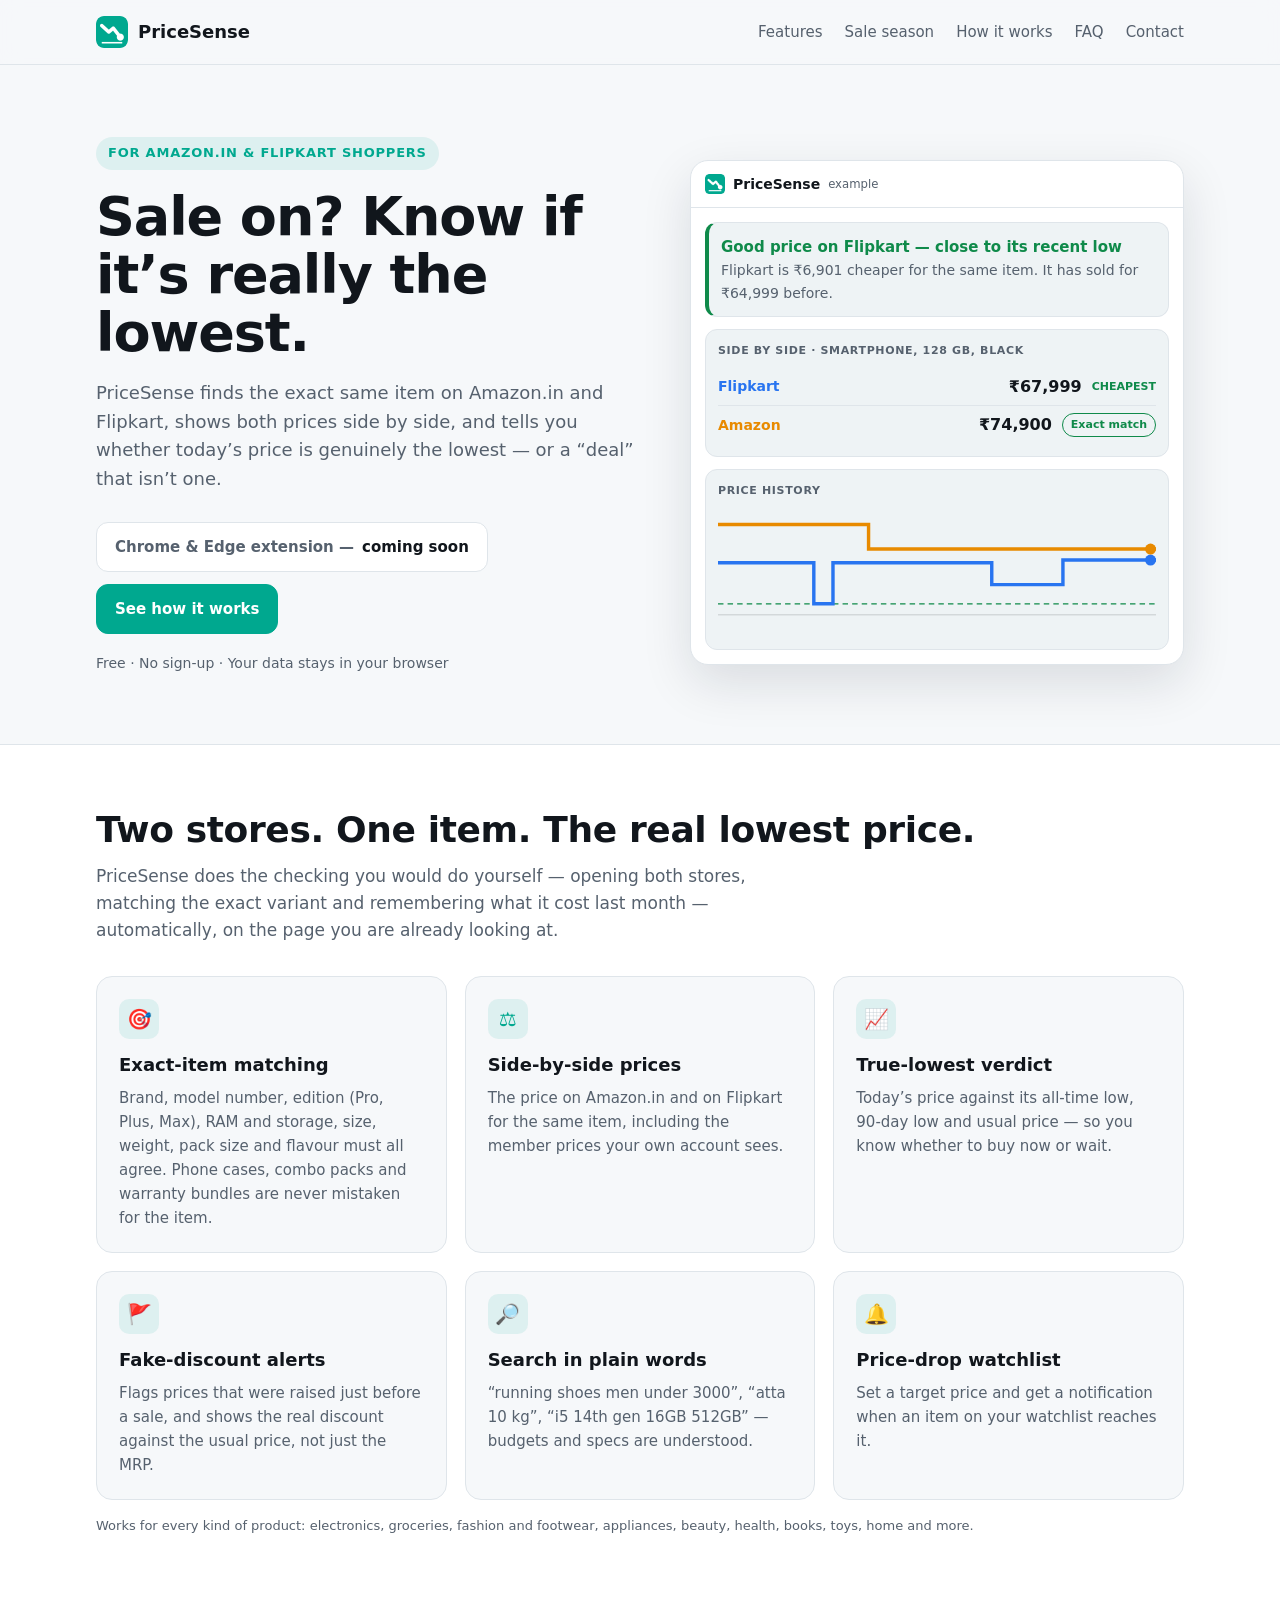
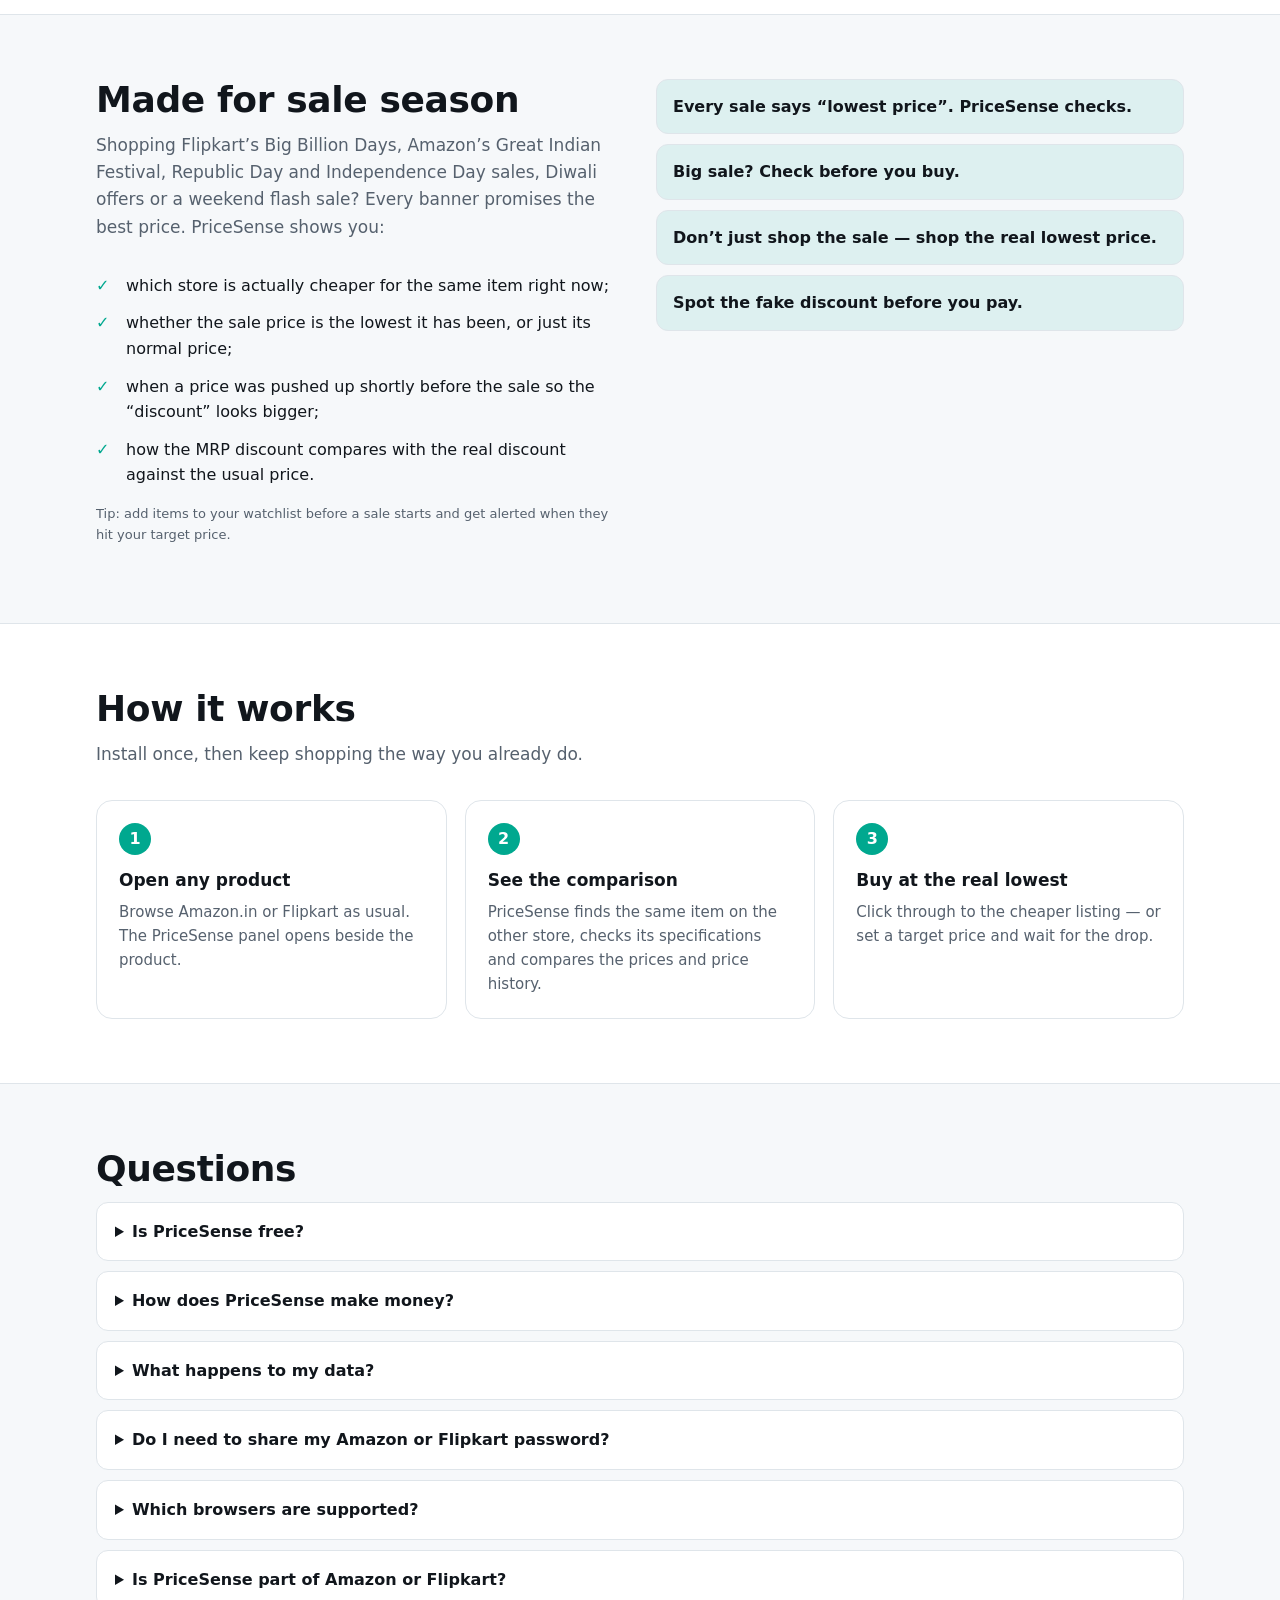
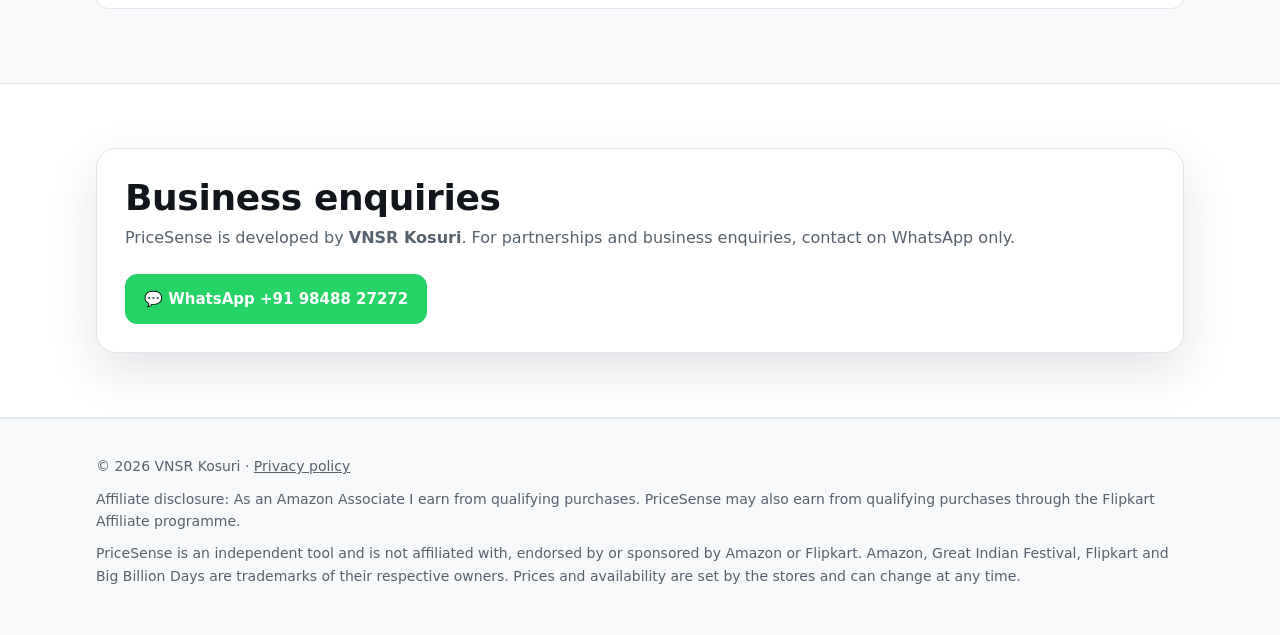
==== index.html @ 6d6a8c73 "feat: PriceSense website — landing page and privacy policy Co-Authored-By: Claude Opus 5.5 <noreply@" ====
<!doctype html>
<html lang="en">
<head>
<meta charset="utf-8">
<meta name="viewport" content="width=device-width, initial-scale=1">
<title>PriceSense — Amazon vs Flipkart Price Compare</title>
<meta name="description" content="PriceSense compares the same item on Amazon.in and Flipkart, tracks price history and tells you if today's sale price is truly the lowest.">
<meta property="og:title" content="PriceSense — Sale on? Know if it's really the lowest.">
<meta property="og:description" content="Compare the same item on Amazon.in and Flipkart, see the price history and spot fake discounts before you pay.">
<meta property="og:type" content="website">
<meta property="og:image" content="https://neelukosuri.github.io/pricesense/icon128.png">
<link rel="canonical" href="https://neelukosuri.github.io/pricesense/">
<link rel="icon" type="image/png" sizes="32x32" href="icon32.png">
<link rel="stylesheet" href="styles.css">
</head>
<body>

<header class="top">
  <div class="wrap">
    <a class="logo" href="./"><img src="icon128.png" alt="">PriceSense</a>
    <nav class="links" aria-label="Main">
      <a href="#features">Features</a>
      <a href="#sales">Sale season</a>
      <a href="#how">How it works</a>
      <a href="#faq">FAQ</a>
      <a href="#contact">Contact</a>
    </nav>
  </div>
</header>

<main>
  <div class="hero">
    <div class="wrap">
      <div>
        <span class="eyebrow">For Amazon.in &amp; Flipkart shoppers</span>
        <h1>Sale on? Know if it’s really the lowest.</h1>
        <p class="lead">PriceSense finds the exact same item on Amazon.in and Flipkart, shows both prices side by side, and tells you whether today’s price is genuinely the lowest — or a “deal” that isn’t one.</p>
        <div class="cta">
          <span class="btn soon" title="Launching soon">Chrome &amp; Edge extension — <b>coming soon</b></span>
          <a class="btn primary" href="#how">See how it works</a>
        </div>
        <p class="trust">Free · No sign-up · Your data stays in your browser</p>
      </div>

      <div class="mock" role="img" aria-label="Example of the PriceSense panel comparing one item across two stores">
        <div class="bar"><img src="icon32.png" alt="" width="20" height="20">PriceSense <small>example</small></div>
        <div class="body">
          <div class="mcard verdict"><b>Good price on Flipkart — close to its recent low</b><br><span style="color:var(--muted)">Flipkart is ₹6,901 cheaper for the same item. It has sold for ₹64,999 before.</span></div>
          <div class="mcard">
            <h4>Side by side · Smartphone, 128 GB, Black</h4>
            <div class="mrow"><span class="store fk">Flipkart</span><span class="price">₹67,999</span><span class="tag">CHEAPEST</span></div>
            <div class="mrow"><span class="store amz">Amazon</span><span class="price">₹74,900</span><span class="chip">Exact match</span></div>
          </div>
          <div class="mcard">
            <h4>Price history</h4>
            <svg viewBox="0 0 320 90" aria-hidden="true">
              <line x1="0" y1="78" x2="320" y2="78" stroke="currentColor" stroke-opacity=".12"/>
              <line x1="0" y1="70" x2="320" y2="70" style="stroke:var(--great)" stroke-dasharray="4 3"/>
              <path d="M0 40 H70 V70 H84 V40 H200 V56 H252 V38 H320" fill="none" style="stroke:var(--flipkart)" stroke-width="2.5"/>
              <path d="M0 12 H110 V30 H320" fill="none" style="stroke:var(--amazon)" stroke-width="2.5"/>
              <circle cx="316" cy="38" r="4" style="fill:var(--flipkart)"/><circle cx="316" cy="30" r="4" style="fill:var(--amazon)"/>
            </svg>
          </div>
        </div>
      </div>
    </div>
  </div>

  <section id="features" class="alt">
    <div class="wrap">
      <h2>Two stores. One item. The real lowest price.</h2>
      <p class="sub">PriceSense does the checking you would do yourself — opening both stores, matching the exact variant and remembering what it cost last month — automatically, on the page you are already looking at.</p>
      <div class="grid">
        <div class="feature"><div class="ico">🎯</div><h3>Exact-item matching</h3><p>Brand, model number, edition (Pro, Plus, Max), RAM and storage, size, weight, pack size and flavour must all agree. Phone cases, combo packs and warranty bundles are never mistaken for the item.</p></div>
        <div class="feature"><div class="ico">⚖️</div><h3>Side-by-side prices</h3><p>The price on Amazon.in and on Flipkart for the same item, including the member prices your own account sees.</p></div>
        <div class="feature"><div class="ico">📈</div><h3>True-lowest verdict</h3><p>Today’s price against its all-time low, 90-day low and usual price — so you know whether to buy now or wait.</p></div>
        <div class="feature"><div class="ico">🚩</div><h3>Fake-discount alerts</h3><p>Flags prices that were raised just before a sale, and shows the real discount against the usual price, not just the MRP.</p></div>
        <div class="feature"><div class="ico">🔎</div><h3>Search in plain words</h3><p>“running shoes men under 3000”, “atta 10 kg”, “i5 14th gen 16GB 512GB” — budgets and specs are understood.</p></div>
        <div class="feature"><div class="ico">🔔</div><h3>Price-drop watchlist</h3><p>Set a target price and get a notification when an item on your watchlist reaches it.</p></div>
      </div>
      <p class="note">Works for every kind of product: electronics, groceries, fashion and footwear, appliances, beauty, health, books, toys, home and more.</p>
    </div>
  </section>

  <section id="sales">
    <div class="wrap sale">
      <div>
        <h2>Made for sale season</h2>
        <p class="sub">Shopping Flipkart’s Big Billion Days, Amazon’s Great Indian Festival, Republic Day and Independence Day sales, Diwali offers or a weekend flash sale? Every banner promises the best price. PriceSense shows you:</p>
        <ul class="checks">
          <li>which store is actually cheaper for the same item right now;</li>
          <li>whether the sale price is the lowest it has been, or just its normal price;</li>
          <li>when a price was pushed up shortly before the sale so the “discount” looks bigger;</li>
          <li>how the MRP discount compares with the real discount against the usual price.</li>
        </ul>
        <p class="note">Tip: add items to your watchlist before a sale starts and get alerted when they hit your target price.</p>
      </div>
      <div class="slogans" aria-label="PriceSense slogans">
        <div>Every sale says “lowest price”. PriceSense checks.</div>
        <div>Big sale? Check before you buy.</div>
        <div>Don’t just shop the sale — shop the real lowest price.</div>
        <div>Spot the fake discount before you pay.</div>
      </div>
    </div>
  </section>

  <section id="how" class="alt">
    <div class="wrap">
      <h2>How it works</h2>
      <p class="sub">Install once, then keep shopping the way you already do.</p>
      <div class="steps">
        <div class="step"><h3>Open any product</h3><p>Browse Amazon.in or Flipkart as usual. The PriceSense panel opens beside the product.</p></div>
        <div class="step"><h3>See the comparison</h3><p>PriceSense finds the same item on the other store, checks its specifications and compares the prices and price history.</p></div>
        <div class="step"><h3>Buy at the real lowest</h3><p>Click through to the cheaper listing — or set a target price and wait for the drop.</p></div>
      </div>
    </div>
  </section>

  <section id="faq">
    <div class="wrap">
      <h2>Questions</h2>
      <details class="faq"><summary>Is PriceSense free?</summary><p>Yes. There is no sign-up and nothing to pay.</p></details>
      <details class="faq"><summary>How does PriceSense make money?</summary><p>When PriceSense finds a cheaper price on the other store and you click through to it from the panel, that link may include the developer’s affiliate tag. If you then buy something, the developer may earn a small commission from the store, at no extra cost to you. Only links to a cheaper price on the other store are ever tagged, and PriceSense never changes the page you are browsing or redirects you automatically.</p></details>
      <details class="faq"><summary>What happens to my data?</summary><p>Price history, your watchlist and settings are stored only in your own browser. Nothing is sent to the developer. Read the <a href="privacy-policy.html">privacy policy</a>.</p></details>
      <details class="faq"><summary>Do I need to share my Amazon or Flipkart password?</summary><p>Never. You sign in on the official Amazon and Flipkart pages as you normally do; PriceSense never sees or stores your password.</p></details>
      <details class="faq"><summary>Which browsers are supported?</summary><p>Google Chrome and Microsoft Edge on desktop. The extension is launching soon on the Chrome Web Store and Edge Add-ons.</p></details>
      <details class="faq"><summary>Is PriceSense part of Amazon or Flipkart?</summary><p>No. PriceSense is an independent tool and is not affiliated with, endorsed by or sponsored by Amazon or Flipkart.</p></details>
    </div>
  </section>

  <section id="contact" class="alt">
    <div class="wrap">
      <div class="contact">
        <div>
          <h2>Business enquiries</h2>
          <p>PriceSense is developed by <b>VNSR Kosuri</b>. For partnerships and business enquiries, contact on WhatsApp only.</p>
        </div>
        <a class="btn wa" href="https://wa.me/919848827272?text=Hello%2C%20I%20am%20contacting%20you%20about%20PriceSense%20(business%20enquiry)." target="_blank" rel="noopener">💬 WhatsApp +91 98488 27272</a>
      </div>
    </div>
  </section>
</main>

<footer>
  <div class="wrap">
    <div>© 2026 VNSR Kosuri · <a href="privacy-policy.html">Privacy policy</a></div>
    <div>Affiliate disclosure: As an Amazon Associate I earn from qualifying purchases. PriceSense may also earn from qualifying purchases through the Flipkart Affiliate programme.</div>
    <div>PriceSense is an independent tool and is not affiliated with, endorsed by or sponsored by Amazon or Flipkart. Amazon, Great Indian Festival, Flipkart and Big Billion Days are trademarks of their respective owners. Prices and availability are set by the stores and can change at any time.</div>
  </div>
</footer>

</body>
</html>
---- styles.css ----
:root {
  --bg: #f6f8fa; --surface: #ffffff; --surface-2: #eef3f5; --line: #dfe5ea;
  --text: #11161c; --muted: #56616e; --accent: #00a88f; --accent-ink: #ffffff; --accent-soft: rgba(0, 168, 143, .10);
  --great: #0f8a4a; --warn: #b7791f; --bad: #c2412d; --amazon: #e88a00; --flipkart: #2874f0;
  --shadow: 0 18px 50px rgba(16, 24, 40, .12); --radius: 16px;
}
@media (prefers-color-scheme: dark) {
  :root {
    --bg: #0d1116; --surface: #151a21; --surface-2: #1b222b; --line: #29313c;
    --text: #e9edf2; --muted: #9aa5b3; --accent: #00d2b4; --accent-ink: #062521; --accent-soft: rgba(0, 210, 180, .12);
    --great: #34c77b; --warn: #e5b04a; --bad: #ff7a66; --shadow: 0 18px 50px rgba(0, 0, 0, .45);
  }
}
* { box-sizing: border-box; }
html { scroll-behavior: smooth; }
body { margin: 0; background: var(--bg); color: var(--text); font: 16px/1.6 system-ui, -apple-system, "Segoe UI", Roboto, "Noto Sans", sans-serif; }
a { color: var(--accent); }
img { max-width: 100%; display: block; }
.wrap { max-width: 1120px; margin: 0 auto; padding: 0 16px; }

/* Header */
header.top { position: sticky; top: 0; z-index: 10; background: color-mix(in srgb, var(--bg) 88%, transparent); backdrop-filter: blur(10px); border-bottom: 1px solid var(--line); }
header.top .wrap { display: flex; align-items: center; gap: 16px; height: 64px; }
.logo { display: flex; align-items: center; gap: 10px; font-weight: 800; font-size: 18px; color: var(--text); text-decoration: none; }
.logo img { width: 32px; height: 32px; border-radius: 8px; }
nav.links { margin-left: auto; display: flex; gap: 22px; }
nav.links a { color: var(--muted); text-decoration: none; font-size: 15px; font-weight: 500; }
nav.links a:hover { color: var(--text); }
@media (max-width: 760px) { nav.links { display: none; } }

/* Buttons */
.btn { display: inline-flex; align-items: center; gap: 8px; padding: 12px 18px; border-radius: 12px; font-weight: 700; font-size: 15px; text-decoration: none; border: 1px solid var(--line); color: var(--text); background: var(--surface); }
.btn.primary { background: var(--accent); border-color: var(--accent); color: var(--accent-ink); }
.btn.wa { background: #25d366; border-color: #25d366; color: #fff; }
.btn.soon { cursor: default; color: var(--muted); }
.btn.soon b { color: var(--text); }

/* Hero */
.hero { padding: 72px 0 56px; }
.hero .wrap { display: grid; grid-template-columns: 1.05fr .95fr; gap: 48px; align-items: center; }
@media (max-width: 900px) { .hero .wrap { grid-template-columns: 1fr; } .hero { padding-top: 40px; } }
.eyebrow { display: inline-block; font-size: 13px; font-weight: 700; letter-spacing: .06em; text-transform: uppercase; color: var(--accent); background: var(--accent-soft); padding: 6px 12px; border-radius: 999px; }
h1 { font-size: clamp(34px, 5vw, 54px); line-height: 1.08; margin: 18px 0 16px; letter-spacing: -.02em; }
.lead { font-size: 18px; color: var(--muted); max-width: 560px; margin: 0 0 28px; }
.cta { display: flex; gap: 12px; flex-wrap: wrap; }
.trust { margin-top: 18px; font-size: 14px; color: var(--muted); }

/* Panel mock */
.mock { background: var(--surface); border: 1px solid var(--line); border-radius: 18px; box-shadow: var(--shadow); overflow: hidden; }
.mock .bar { display: flex; align-items: center; gap: 8px; padding: 12px 14px; border-bottom: 1px solid var(--line); font-weight: 700; font-size: 14px; }
.mock .bar small { color: var(--muted); font-weight: 500; }
.mock .body { padding: 14px; display: grid; gap: 12px; }
.mcard { background: var(--surface-2); border: 1px solid var(--line); border-radius: 12px; padding: 12px; font-size: 14px; }
.mcard.verdict { border-left: 4px solid var(--great); }
.mcard.verdict b { color: var(--great); font-size: 15px; }
.mcard h4 { margin: 0 0 8px; font-size: 11px; letter-spacing: .06em; text-transform: uppercase; color: var(--muted); }
.mrow { display: grid; grid-template-columns: 1fr auto auto; gap: 10px; align-items: center; padding: 6px 0; border-top: 1px solid var(--line); }
.mrow:first-of-type { border-top: 0; }
.store { font-weight: 800; } .store.amz { color: var(--amazon); } .store.fk { color: var(--flipkart); }
.price { font-weight: 800; font-size: 16px; }
.chip { font-size: 11px; font-weight: 700; padding: 2px 8px; border-radius: 999px; border: 1px solid var(--great); color: var(--great); }
.tag { font-size: 11px; font-weight: 800; color: var(--great); }
.mock svg { width: 100%; height: auto; }

/* Sections */
section { padding: 64px 0; }
section.alt { background: var(--surface); border-top: 1px solid var(--line); border-bottom: 1px solid var(--line); }
h2 { font-size: clamp(26px, 3.4vw, 36px); line-height: 1.15; margin: 0 0 12px; letter-spacing: -.01em; }
.sub { color: var(--muted); font-size: 17px; max-width: 680px; margin: 0 0 32px; }
.grid { display: grid; grid-template-columns: repeat(3, 1fr); gap: 18px; }
@media (max-width: 900px) { .grid { grid-template-columns: 1fr 1fr; } }
@media (max-width: 600px) { .grid { grid-template-columns: 1fr; } }
.feature { background: var(--surface); border: 1px solid var(--line); border-radius: var(--radius); padding: 22px; }
section.alt .feature { background: var(--bg); }
.feature .ico { width: 40px; height: 40px; border-radius: 10px; display: grid; place-items: center; background: var(--accent-soft); color: var(--accent); font-size: 20px; margin-bottom: 12px; }
.feature h3 { margin: 0 0 6px; font-size: 18px; }
.feature p { margin: 0; color: var(--muted); font-size: 15px; }
.steps { counter-reset: s; display: grid; grid-template-columns: repeat(3, 1fr); gap: 18px; }
@media (max-width: 800px) { .steps { grid-template-columns: 1fr; } }
.step { counter-increment: s; background: var(--surface); border: 1px solid var(--line); border-radius: var(--radius); padding: 22px; }
.step::before { content: counter(s); display: grid; place-items: center; width: 32px; height: 32px; border-radius: 50%; background: var(--accent); color: var(--accent-ink); font-weight: 800; margin-bottom: 12px; }
.step h3 { margin: 0 0 6px; font-size: 17px; }
.step p { margin: 0; color: var(--muted); font-size: 15px; }
.sale { display: grid; grid-template-columns: 1fr 1fr; gap: 32px; align-items: start; }
@media (max-width: 800px) { .sale { grid-template-columns: 1fr; } }
.checks { list-style: none; padding: 0; margin: 0; display: grid; gap: 12px; }
.checks li { padding-left: 30px; position: relative; }
.checks li::before { content: "✓"; position: absolute; left: 0; top: 0; color: var(--accent); font-weight: 900; }
.slogans { display: grid; gap: 10px; }
.slogans div { background: var(--accent-soft); border: 1px solid var(--line); border-radius: 12px; padding: 14px 16px; font-weight: 700; }
.note { font-size: 13px; color: var(--muted); margin-top: 16px; }
details.faq { background: var(--surface); border: 1px solid var(--line); border-radius: 12px; padding: 16px 18px; margin-bottom: 10px; }
section.alt details.faq { background: var(--bg); }
details.faq summary { cursor: pointer; font-weight: 700; }
details.faq p { margin: 10px 0 0; color: var(--muted); }
.contact { display: flex; align-items: center; justify-content: space-between; gap: 24px; flex-wrap: wrap; background: var(--surface); border: 1px solid var(--line); border-radius: 20px; padding: 28px; box-shadow: var(--shadow); }
.contact h2 { margin-bottom: 6px; }
.contact p { margin: 0; color: var(--muted); }

/* Footer */
footer { padding: 36px 0 48px; color: var(--muted); font-size: 14px; border-top: 1px solid var(--line); }
footer .wrap { display: grid; gap: 10px; }
footer a { color: var(--muted); }

/* Policy page */
.doc { max-width: 760px; padding: 48px 16px 64px; margin: 0 auto; }
.doc h1 { font-size: 34px; margin: 0 0 6px; }
.doc h2 { font-size: 20px; margin: 30px 0 8px; }
.doc p, .doc li { color: var(--text); }
.doc .muted { color: var(--muted); }
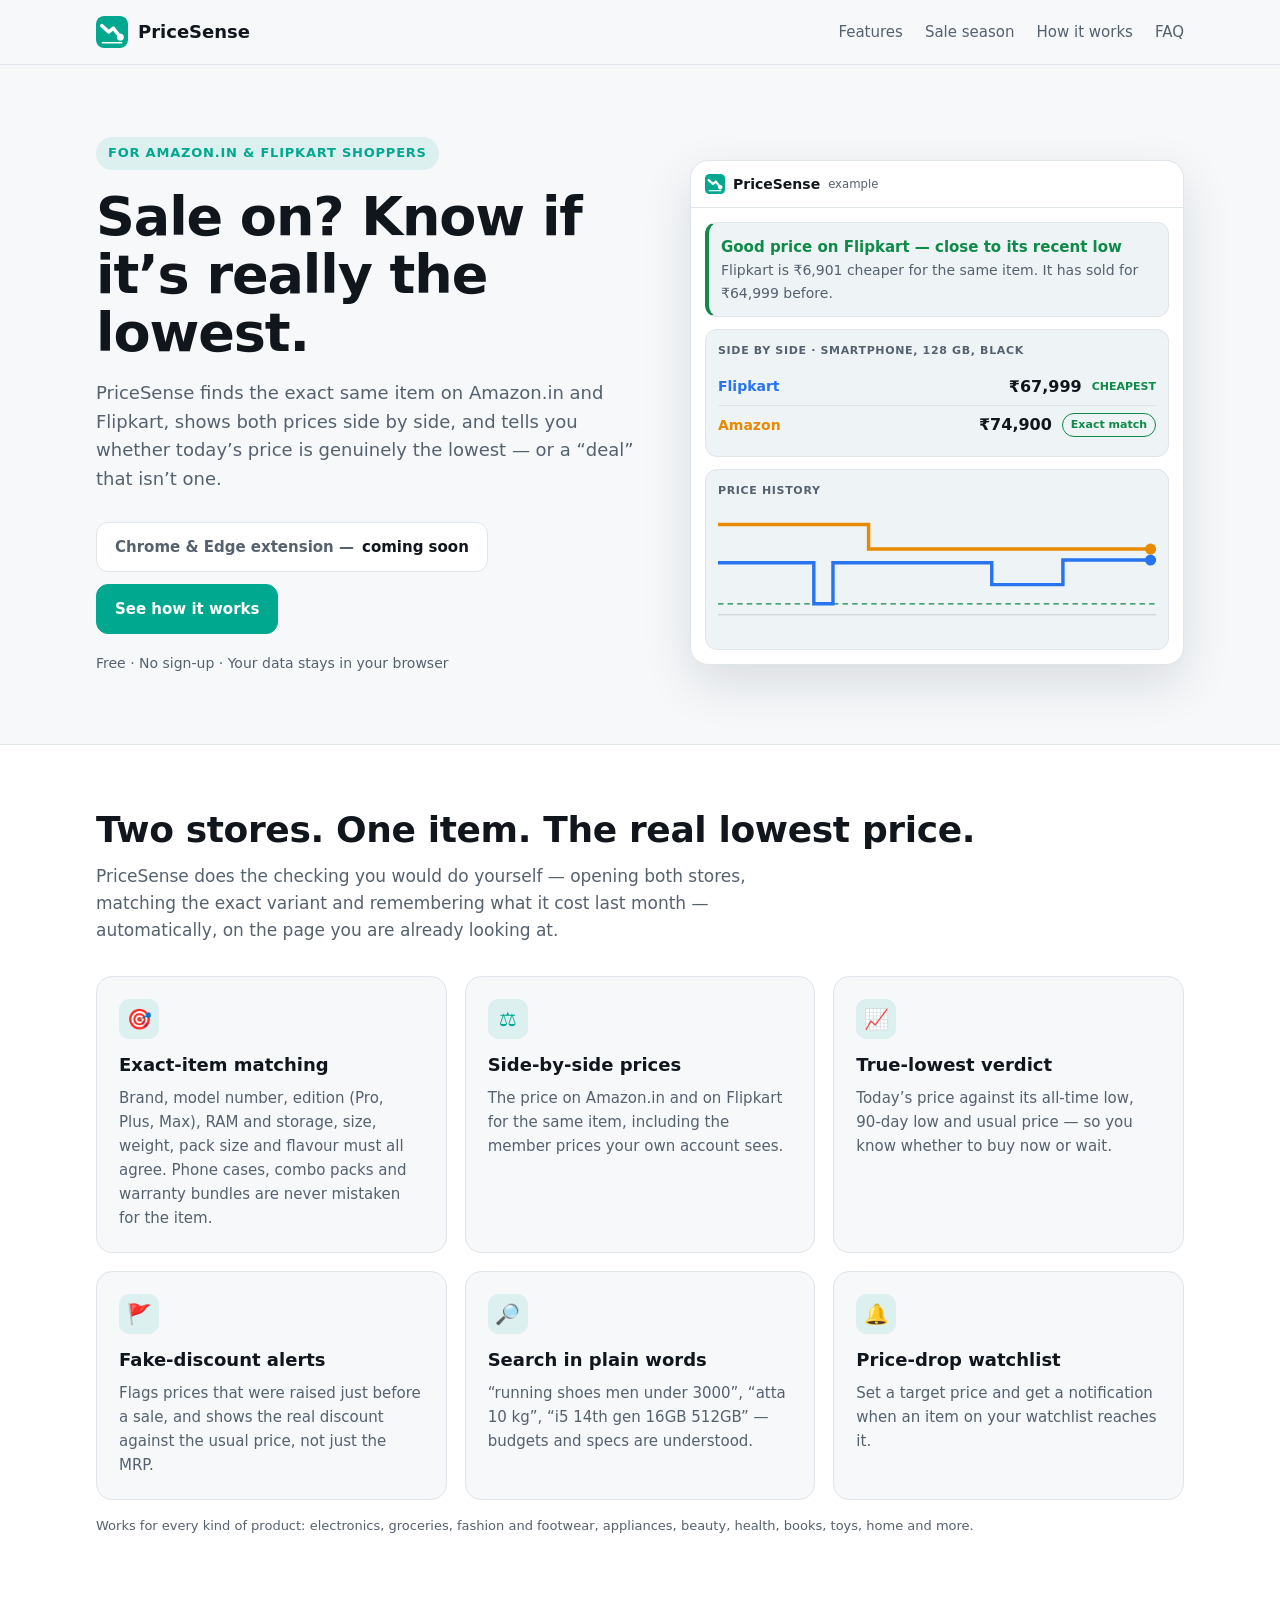
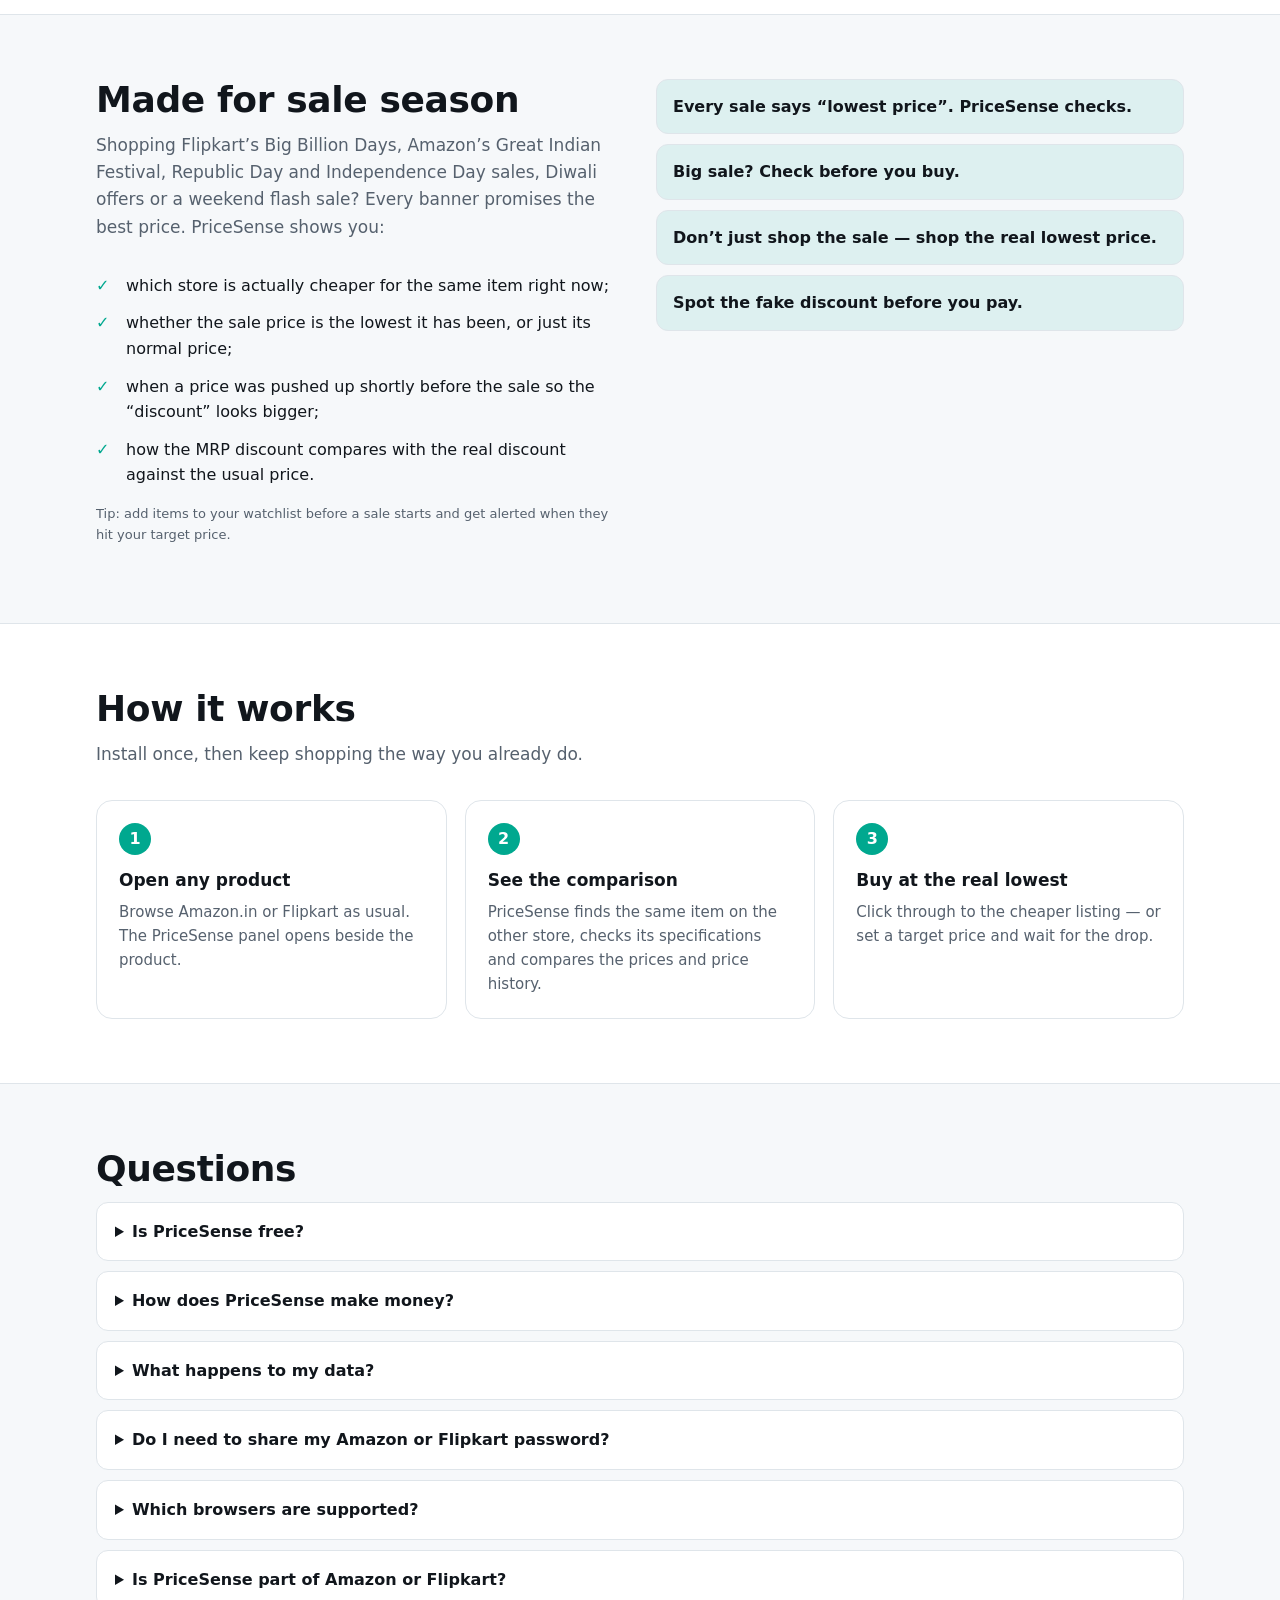
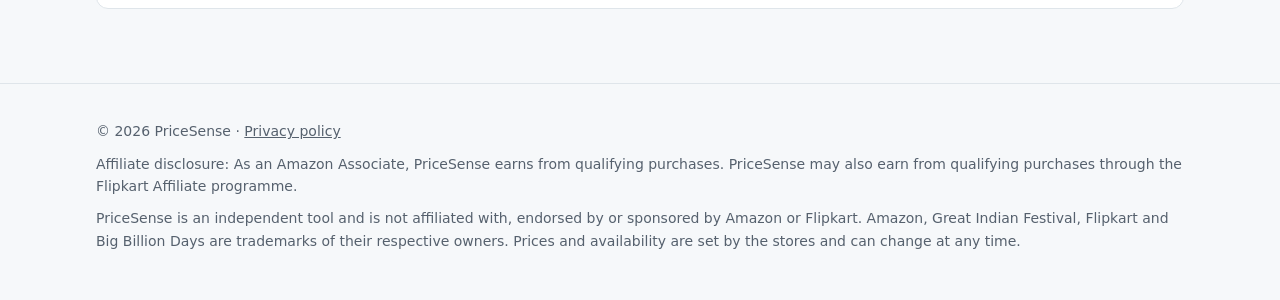
==== commit 41f51976: "chore: remove personal contact details from the site Co-Authored-By: Claude Opus 5.5 <noreply@anthro" ====
--- a/index.html
+++ b/index.html
@@ -23,7 +23,6 @@
       <a href="#sales">Sale season</a>
       <a href="#how">How it works</a>
       <a href="#faq">FAQ</a>
-      <a href="#contact">Contact</a>
     </nav>
   </div>
 </header>
@@ -128,23 +127,12 @@
     </div>
   </section>
 
-  <section id="contact" class="alt">
-    <div class="wrap">
-      <div class="contact">
-        <div>
-          <h2>Business enquiries</h2>
-          <p>PriceSense is developed by <b>VNSR Kosuri</b>. For partnerships and business enquiries, contact on WhatsApp only.</p>
-        </div>
-        <a class="btn wa" href="https://wa.me/919848827272?text=Hello%2C%20I%20am%20contacting%20you%20about%20PriceSense%20(business%20enquiry)." target="_blank" rel="noopener">💬 WhatsApp +91 98488 27272</a>
-      </div>
-    </div>
-  </section>
 </main>
 
 <footer>
   <div class="wrap">
-    <div>© 2026 VNSR Kosuri · <a href="privacy-policy.html">Privacy policy</a></div>
-    <div>Affiliate disclosure: As an Amazon Associate I earn from qualifying purchases. PriceSense may also earn from qualifying purchases through the Flipkart Affiliate programme.</div>
+    <div>© 2026 PriceSense · <a href="privacy-policy.html">Privacy policy</a></div>
+    <div>Affiliate disclosure: As an Amazon Associate, PriceSense earns from qualifying purchases. PriceSense may also earn from qualifying purchases through the Flipkart Affiliate programme.</div>
     <div>PriceSense is an independent tool and is not affiliated with, endorsed by or sponsored by Amazon or Flipkart. Amazon, Great Indian Festival, Flipkart and Big Billion Days are trademarks of their respective owners. Prices and availability are set by the stores and can change at any time.</div>
   </div>
 </footer>
